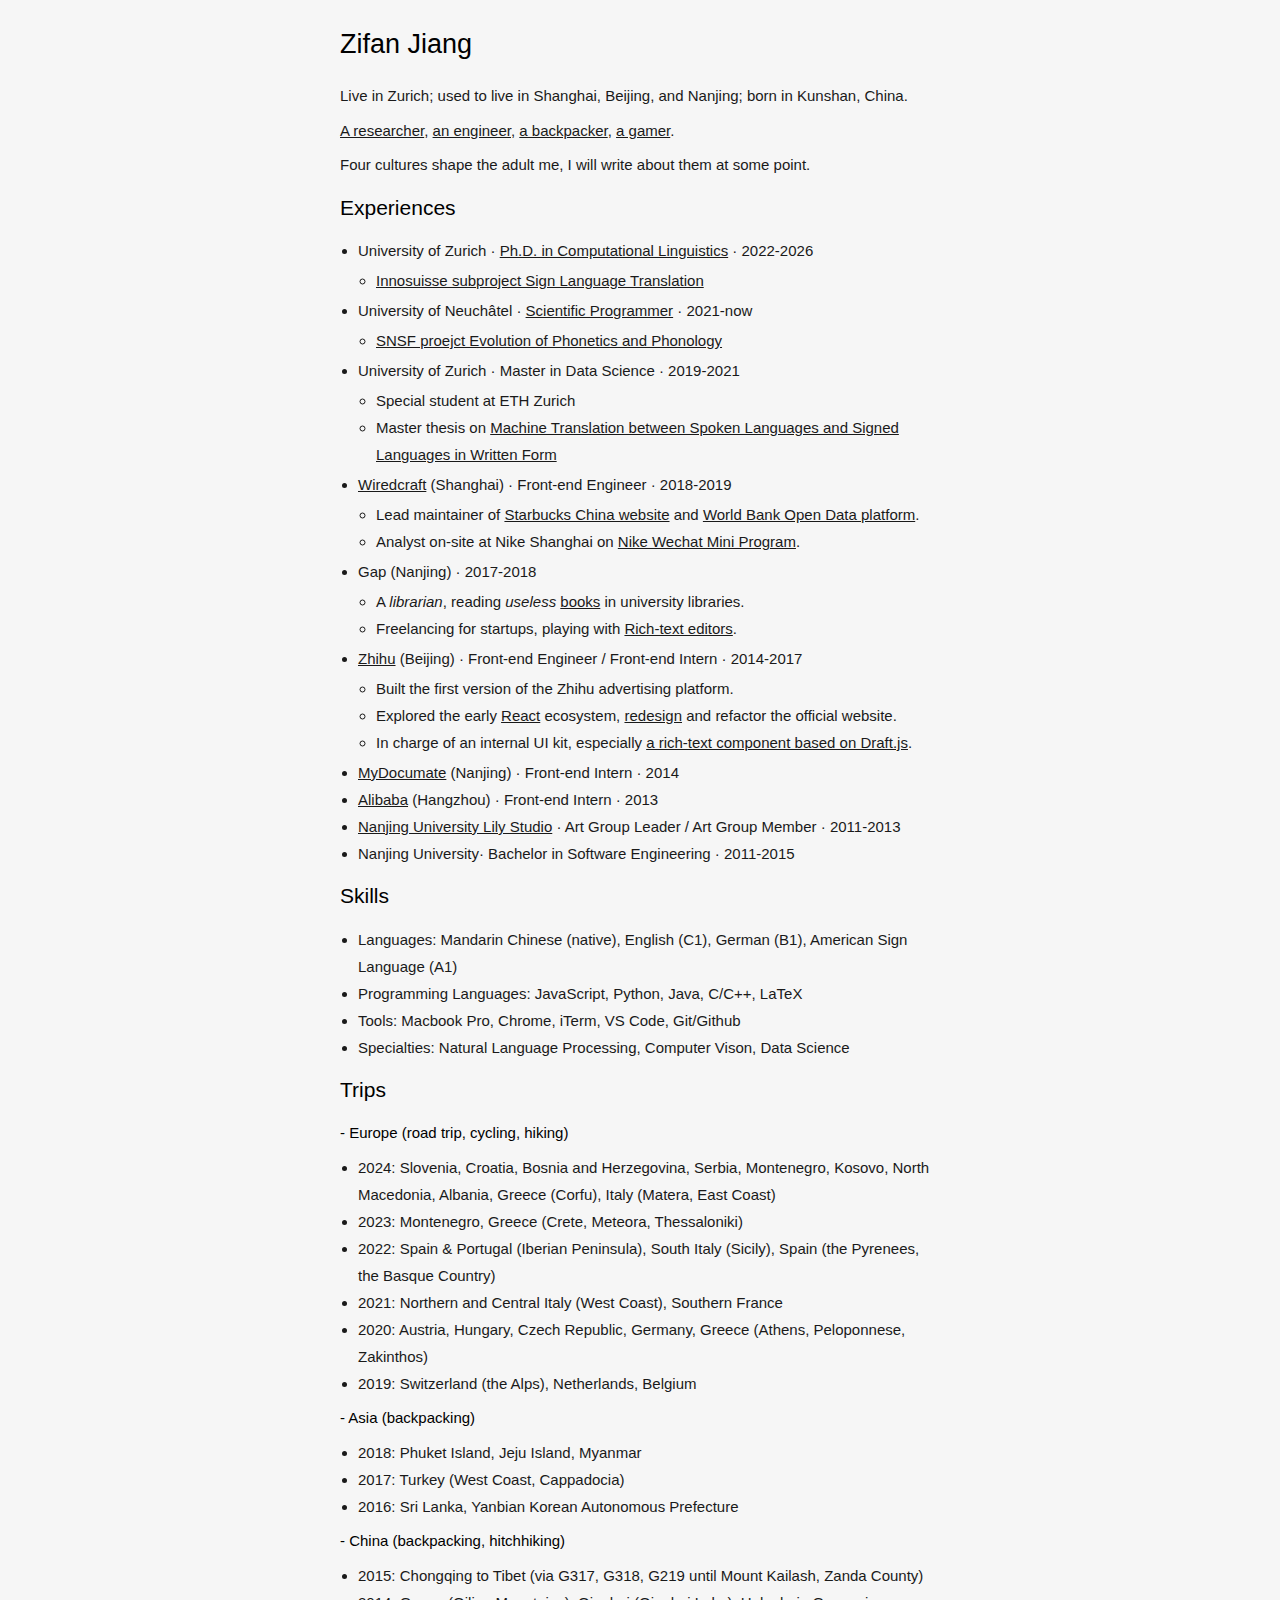
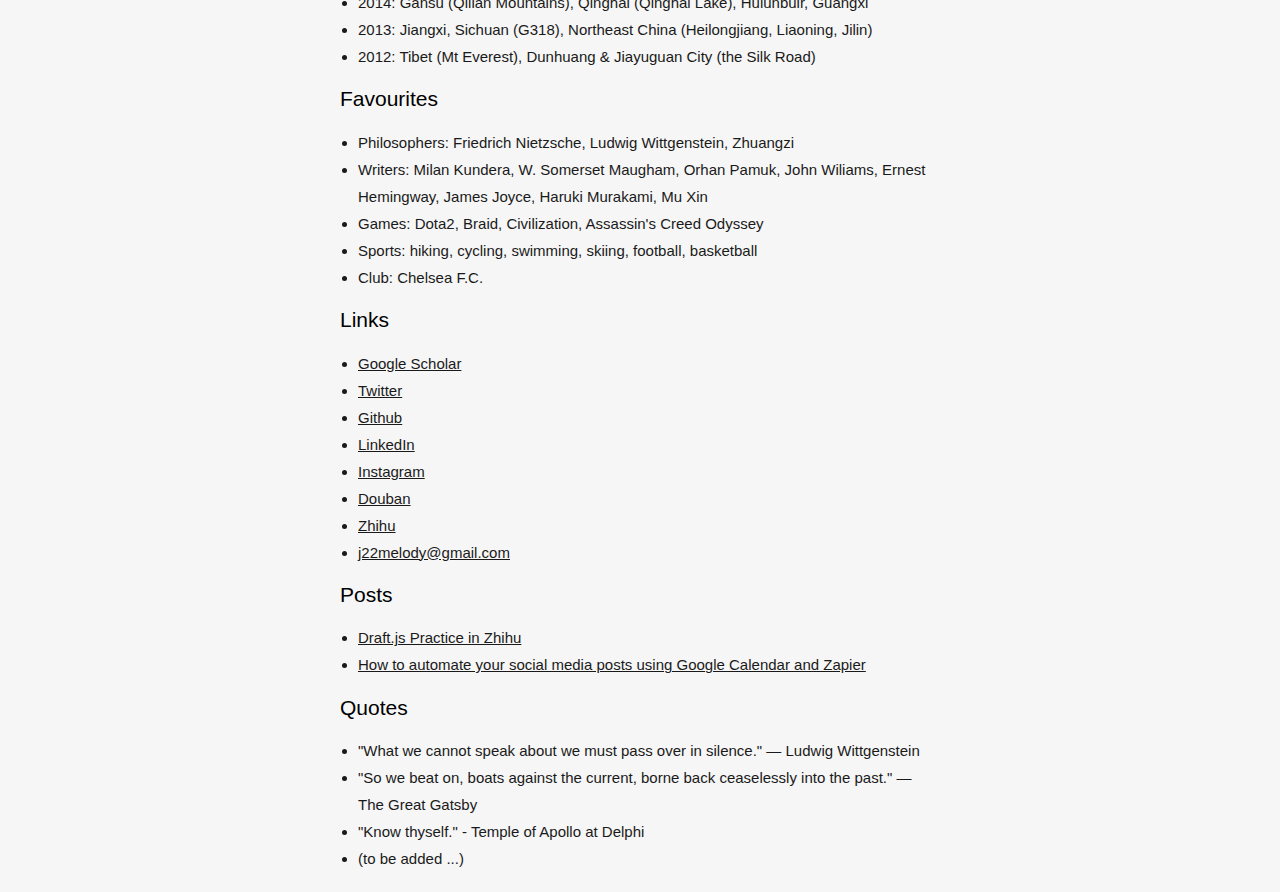
==== index.html @ faf971cc "2024" ====
<!doctype html>
<html lang="zh">

<head>
  <title>jzf.life</title>
  <meta charset="utf-8">
  <meta name="viewport" content="width=device-width, initial-scale=1, shrink-to-fit=no">
  <link rel="stylesheet" type="text/css" href="index.css">
  <link rel="icon" type="image/png" href="myfavicon.png" />
</head>

<body>
  <main>
    <!-- <a class="switch-language" href="#" id="switch-language" data-language="en">中文版本</a> -->

    <div id="en">
      <h1>Zifan Jiang</h1>
      <p>Live in Zurich; used to live in Shanghai, Beijing, and Nanjing; born in Kunshan, China.</p>
      <p>
        <a target="_blank" href="https://www.cl.uzh.ch/en/research-groups/accessibility/team/current-members/jiang.html">A researcher</a>, 
        <a href="#Wiredcraft">an engineer</a>, 
        <a href="#trips">a backpacker</a>, 
        <a target="_blank" href="https://steamcommunity.com/profiles/76561198088675558/">a gamer</a>.
      </p>
      <p>
        Four cultures shape the adult me, I will write about them at some point.
      </p>
      
      <section>
        <h3>Experiences</h3>
        
        <ul>
          <li>
            University of Zurich · <a target="_blank" href="https://www.cl.uzh.ch/en/research-groups/accessibility/team/current-members/jiang.html">Ph.D. in Computational Linguistics</a> · 2022-2026
            <ul>
              <li><a target="_blank" href="https://www.iict.uzh.ch/en.html">Innosuisse subproject Sign Language Translation</a></li>
            </ul>
          </li>
          <li>
            University of Neuchâtel · <a target="_blank" href="https://www.unine.ch/evolang/home/team/zifan-jiang.html">Scientific Programmer</a> · 2021-now
            <ul>
              <li><a target="_blank" href="http://p3.snf.ch/project-186841">SNSF proejct Evolution of Phonetics and Phonology</a></li>
            </ul>
          </li>
          <li>
            University of Zurich · Master in Data Science · 2019-2021
            <ul>
              <li>Special student at ETH Zurich</li>
              <!-- <li>Teaching assisant of <a target="_blank" href="https://www.ifi.uzh.ch/en/dbtg/teaching/courses/infoII.html">Informatics II</a></li> -->
              <!-- <li>Master project on <a target="_blank" href="https://www.ifi.uzh.ch/en/imrg/research/Human-AI-Collaboration/feedback-mngm.html">ReAdvisor: Intelligent Customer Feedback Management</a></li> -->
              <li>Master thesis on <a target="_blank" href="https://www.cl.uzh.ch/dam/jcr:8e88f217-a8f2-47bf-80a2-6d56265652ac/Masterarbeit_Zifan_Jiang.pdf">Machine Translation between Spoken Languages and Signed Languages in Written Form</a></li>
            </ul>
          </li>
          <li id="Wiredcraft">
            <a target="_blank" href="https://wiredcraft.com/">Wiredcraft</a> (Shanghai) · Front-end Engineer · 2018-2019
  
            <ul>
              <li>Lead maintainer of <a target="_blank" href="https://www.starbucks.com.cn/">Starbucks China website</a> and <a target="_blank" href="https://data.worldbank.org/">World Bank Open Data platform</a>.</li>
              <li>Analyst on-site at Nike Shanghai on <a target="_blank" href="https://www.digitas.com/en-cn/work/nike-wechat-mini-program/">Nike Wechat Mini Program</a>.</li>
            </ul>
          </li>
          <li>
            Gap (Nanjing) · 2017-2018
            <ul>
              <li>A <i>librarian</i>, reading <i>useless</i> <a target="_blank" href="https://book.douban.com/people/60486530/">books</a> in university libraries.</li>
              <li>Freelancing for startups, playing with <a target="_blank" href="https://github.com/ianstormtaylor/slate">Rich-text editors</a>.</li>
            </ul>
          </li>
          <li>
            <a target="_blank" href="https://www.zhihu.com/">Zhihu</a> (Beijing) · Front-end Engineer / Front-end Intern · 2014-2017
  
            <ul>
              <li>Built the first version of the Zhihu advertising platform.</li>
              <li>Explored the early  <a target="_blank" href="https://reactjs.org/">React</a> ecosystem, <a target="_blank" href="https://zhuanlan.zhihu.com/p/23215775">redesign</a> and refactor the official website.</li>
              <li>In charge of an internal UI kit, especially <a target="_blank" href="https://zhuanlan.zhihu.com/p/24951621">a rich-text component based on Draft.js</a>.</li>
            </ul>
          </li>
          <li>
            <a target="_blank" href="https://www.zhishiq.com/">MyDocumate</a> (Nanjing) · Front-end Intern · 2014
          </li>
          <li>
            <a target="_blank" href="https://ju.taobao.com/">Alibaba</a> (Hangzhou) · Front-end Intern · 2013
          </li>
          <li>
            <a target="_blank" href="https://github.com/LilyStudio">Nanjing University Lily Studio</a> · Art Group Leader / Art Group Member · 2011-2013
          </li>
          <li>
            Nanjing University· Bachelor in Software Engineering · 2011-2015
          </li>
        </ul>
      </section>
  
      <section>
        <h3>Skills</h3>
        
        <ul>
          <li>
            Languages: Mandarin Chinese (native), English (C1), German (B1), American Sign Language (A1)
          </li>
          <li>
            Programming Languages: JavaScript, Python, Java, C/C++, LaTeX
          </li>
          <li>
            Tools: Macbook Pro, Chrome, iTerm, VS Code, Git/Github
          </li>
          <li>
            Specialties: Natural Language Processing, Computer Vison, Data Science
          </li>
        </ul>
      </section>
    
      <section id="trips">
        <h3>Trips</h3>
        
        <h4>- Europe (road trip, cycling, hiking)</h4>
        <ul>
          <li>
            2024: Slovenia, Croatia, Bosnia and Herzegovina, Serbia, Montenegro, Kosovo, North Macedonia, Albania, Greece (Corfu), Italy (Matera, East Coast)
          </li>
          <li>
            2023: Montenegro, Greece (Crete, Meteora, Thessaloniki)
          </li>
          <li>
            2022: Spain & Portugal (Iberian Peninsula), South Italy (Sicily), Spain (the Pyrenees, the Basque Country)
          </li>
          <li>
            2021: Northern and Central Italy (West Coast), Southern France
          </li>
          <li>
            2020: Austria, Hungary, Czech Republic, Germany, Greece (Athens, Peloponnese, Zakinthos)
          </li>
          <li>
            2019: Switzerland (the Alps), Netherlands, Belgium
          </li>
        </ul>

        <h4>- Asia (backpacking)</h4>
        <ul>
          <li>
            2018: Phuket Island, Jeju Island, Myanmar
          </li>
          <li>
            2017: Turkey (West Coast, Cappadocia)
          </li>
          <li>
            2016: Sri Lanka, Yanbian Korean Autonomous Prefecture
          </li>
        </ul>

        <h4>- China (backpacking, hitchhiking)</h4>
        <ul>
          <li>
            2015: Chongqing to Tibet (via G317, G318, G219 until Mount Kailash, Zanda County)
          </li>
          <li>
            2014: Gansu (Qilian Mountains), Qinghai (Qinghai Lake), Hulunbuir, Guangxi
          </li>
          <li>
            2013: Jiangxi, Sichuan (G318), Northeast China (Heilongjiang, Liaoning, Jilin)
          </li>
          <li>
            2012: Tibet (Mt Everest), Dunhuang & Jiayuguan City (the Silk Road)
          </li>
        </ul>
      </section>
    
      <section>
        <h3>Favourites</h3>
        
        <ul>
          <li>
            Philosophers: Friedrich Nietzsche, Ludwig Wittgenstein, Zhuangzi
          </li>
          <li>
            Writers: Milan Kundera, W. Somerset Maugham, Orhan Pamuk, John Wiliams, Ernest Hemingway, James Joyce, Haruki Murakami, Mu Xin
          </li>
          <li>
            Games: Dota2, Braid, Civilization, Assassin's Creed Odyssey
          </li>
          <li>
            Sports: hiking, cycling, swimming, skiing, football, basketball
          </li>
          <li>
            Club: Chelsea F.C.
          </li>
        </ul>
      </section>
    
      <section>
        <h3>Links</h3>
        
        <ul>
          <li>
            <a target="_blank" href="https://scholar.google.com/citations?user=o22_kAgAAAAJ&hl=en">Google Scholar</a>
          </li>
          <li>
            <a target="_blank" href="https://twitter.com/Jiang_Zifan">Twitter</a>
          </li>
          <li>
            <a target="_blank" href="https://github.com/J22Melody">Github</a>
          </li>
          <li>
            <a target="_blank" href="https://www.linkedin.com/in/zifan-jiang-448b2890/">LinkedIn</a>
          </li>
          <li>
            <a target="_blank" href="https://www.instagram.com/j22melody/">Instagram</a>
          </li>
          <li>
            <a target="_blank" href="https://www.douban.com/people/60486530/">Douban</a>
          </li>
          <li>
            <a target="_blank" href="https://www.zhihu.com/people/jiang-zi-fan">Zhihu</a>
          </li>
          <li>
            <a href="mailto:j22melody@gmail.com">j22melody@gmail.com</a>
          </li>
        </ul>
      </section>

      <section>
        <h3>Posts</h3>
        
        <ul>
          <li>
            <a target="_blank" href="https://zhuanlan.zhihu.com/p/24951621">Draft.js Practice in Zhihu</a>
          </li>
          <li>
            <a target="_blank" href="https://wiredcraft.com/blog/how-to-automate-your-social-media-posts-using-google-calendar-and-zapier/">How to automate your social media posts using Google Calendar and Zapier</a>
          </li>
        </ul>
      </section>

      <section>
        <h3>Quotes</h3>
        
        <ul>
          <li>
            "What we cannot speak about we must pass over in silence."
            ― Ludwig Wittgenstein
          </li>
          <li>
            "So we beat on, boats against the current, borne back ceaselessly into the past."
            ― The Great Gatsby
          </li>
          <li>
            "Know thyself."
            - Temple of Apollo at Delphi
          </li>
          <li>(to be added ...)</li>
        </ul>
      </section>
    </div>
  </main>

</body>

</html>
---- index.css ----
body {
  font: 300 15px/1.8 -apple-system, BlinkMacSystemFont, Helvetica Neue, PingFang SC, Lantinghei SC, Microsoft Yahei, Hiragino Sans GB, Microsoft Sans Serif, WenQuanYi Micro Hei, sans-serif;
  color: #1a1a1a;
  background: #f6f6f6;
  -webkit-tap-highlight-color: rgba(26,26,26,0);
  -webkit-text-size-adjust: 100%;
  -ms-text-size-adjust: 100%;
  text-rendering: optimizelegibility;
}

ul, p, h1, h2, h3, h4, h5, h6 {
  margin: 0.5em 0;
}

h1, h2, h3, h4, h5, h6 {
  font-weight: 100;
  color: #000;
}

ul {
  padding-left: 1.2em;
}

ul ul {
  margin: 0.2em 0;
}

h1 {
  font-size: 1.8em;
}

h3 {
  font-size: 1.4em;
}

a {
  color: #1a1a1a;
  /* text-decoration: none; */
}

a:hover {
  color: #1abc9c;
  /* text-decoration: none; */
}

main {
  margin: 20px auto;
  width: 600px;
  max-width: 100%;
}

.switch-language {
  position: fixed;
  top: 10px;
  right: 20px;
}

@media only screen and (max-width: 600px) {
  .switch-language {
    position: absolute;
    top: 10px;
    right: 20px;
  }

  ul {
    padding-left: 1em;
  }

  ul ul {
    padding-left: 0.5em;
  }
}


.hidden {
  position: absolute !important;
  height: 1px; width: 1px; 
  overflow: hidden;
  clip: rect(1px 1px 1px 1px); /* IE6, IE7 */
  clip: rect(1px, 1px, 1px, 1px);
}
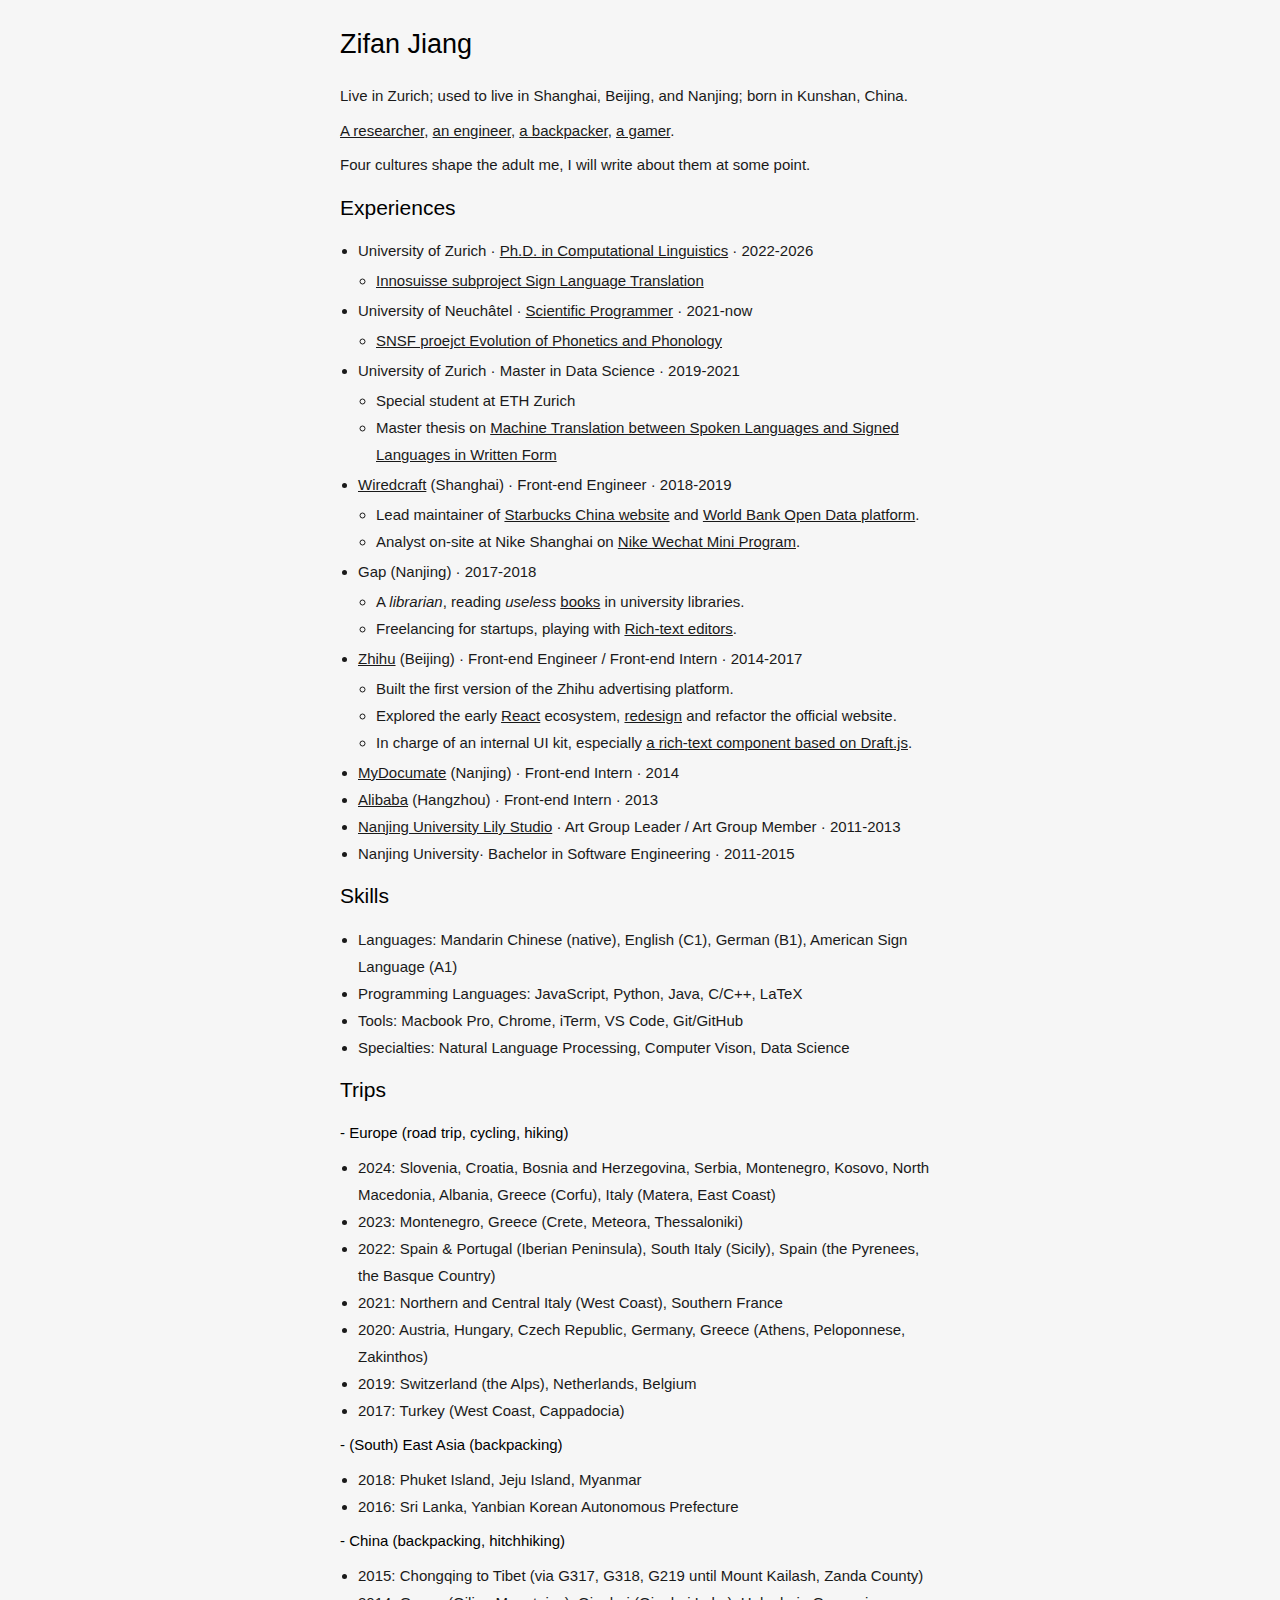
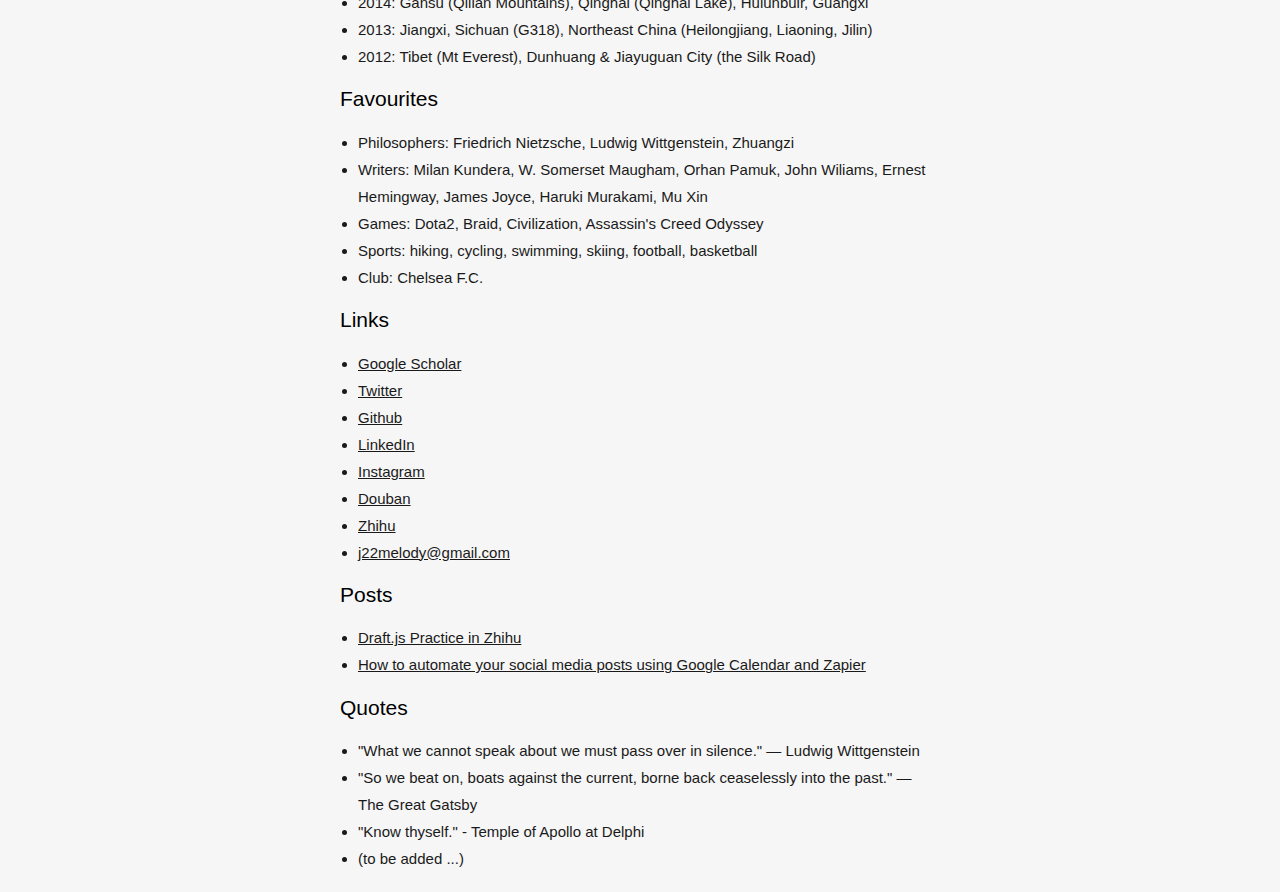
==== commit 252d91bb: "Update index.html" ====
--- a/index.html
+++ b/index.html
@@ -101,7 +101,7 @@
             Programming Languages: JavaScript, Python, Java, C/C++, LaTeX
           </li>
           <li>
-            Tools: Macbook Pro, Chrome, iTerm, VS Code, Git/Github
+            Tools: Macbook Pro, Chrome, iTerm, VS Code, Git/GitHub
           </li>
           <li>
             Specialties: Natural Language Processing, Computer Vison, Data Science
@@ -132,15 +132,15 @@
           <li>
             2019: Switzerland (the Alps), Netherlands, Belgium
           </li>
-        </ul>
-
-        <h4>- Asia (backpacking)</h4>
+          <li>
+            2017: Turkey (West Coast, Cappadocia)
+          </li>
+        </ul>
+
+        <h4>- (South) East Asia (backpacking)</h4>
         <ul>
           <li>
             2018: Phuket Island, Jeju Island, Myanmar
-          </li>
-          <li>
-            2017: Turkey (West Coast, Cappadocia)
           </li>
           <li>
             2016: Sri Lanka, Yanbian Korean Autonomous Prefecture
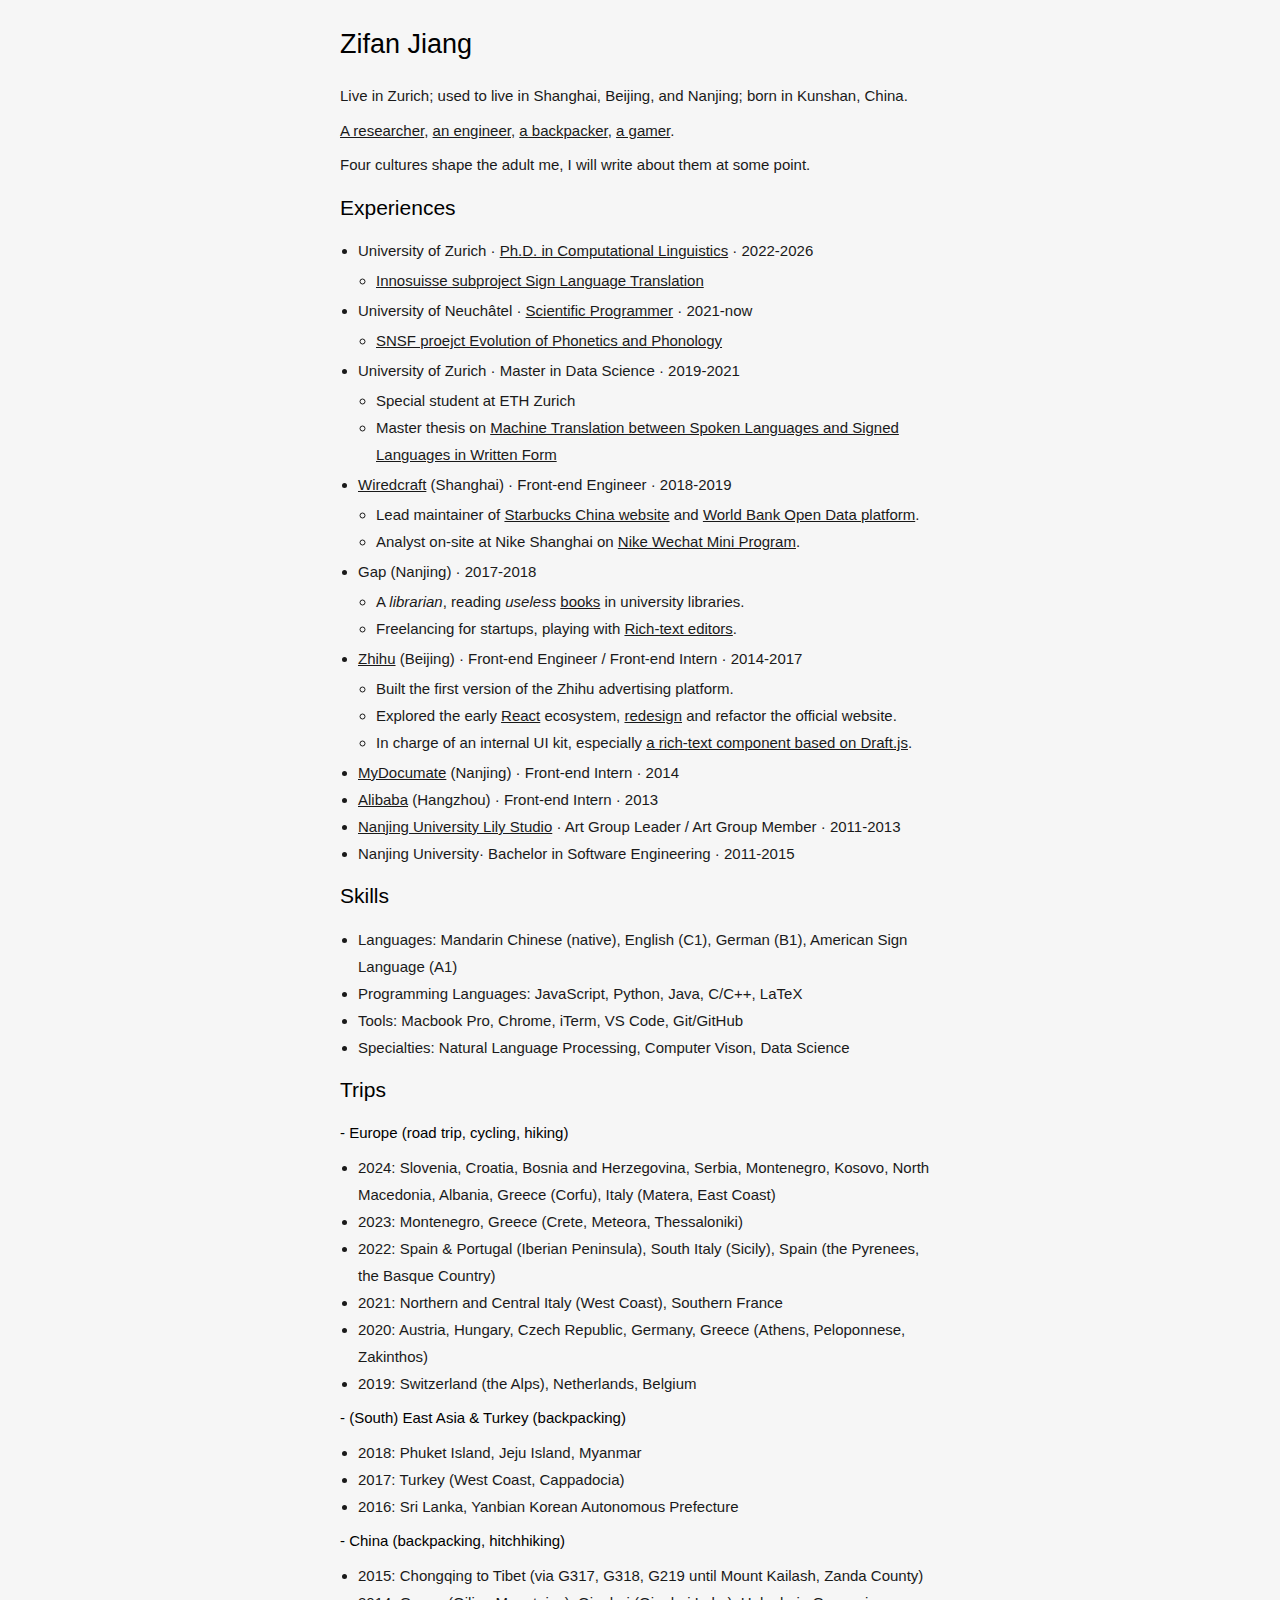
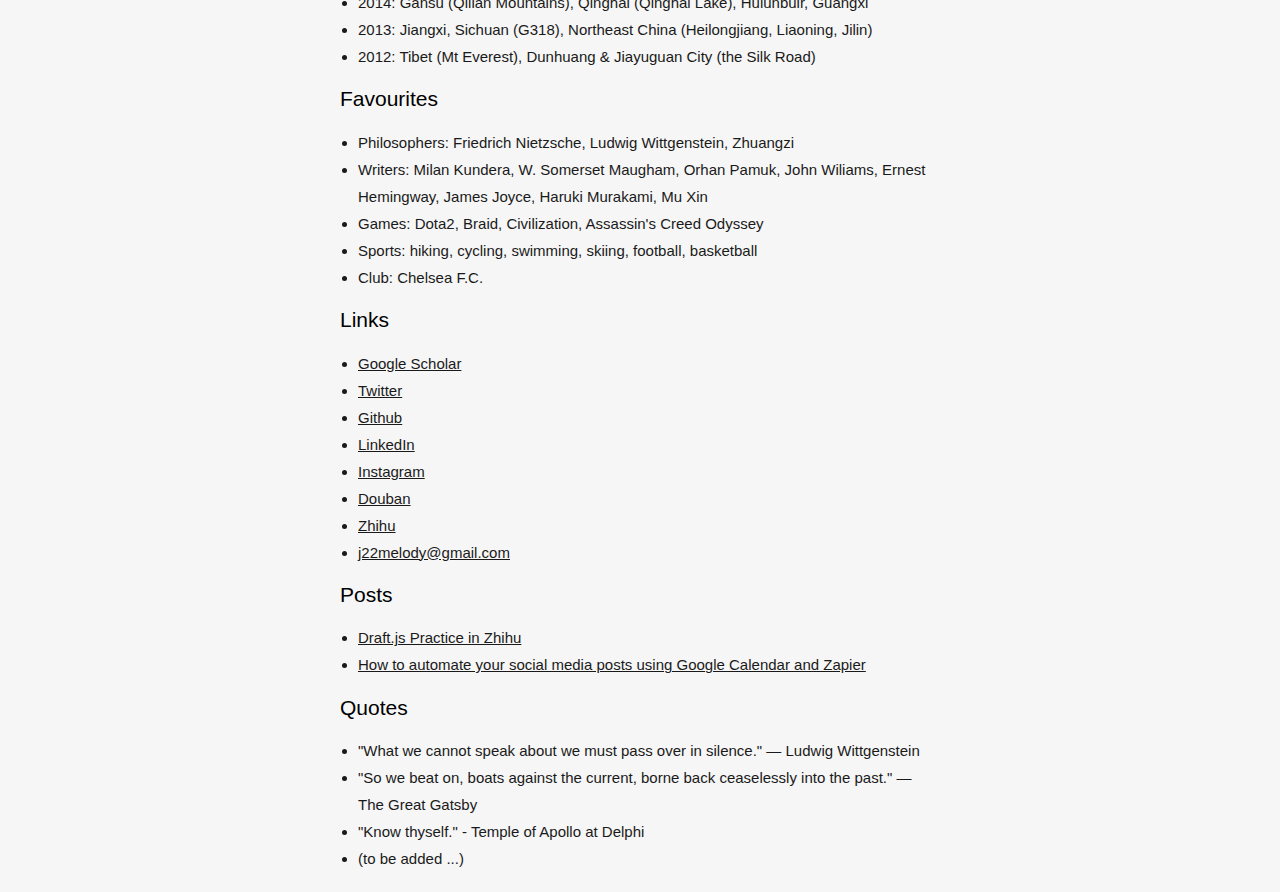
==== commit e870f526: "Update index.html" ====
--- a/index.html
+++ b/index.html
@@ -132,15 +132,15 @@
           <li>
             2019: Switzerland (the Alps), Netherlands, Belgium
           </li>
-          <li>
-            2017: Turkey (West Coast, Cappadocia)
-          </li>
-        </ul>
-
-        <h4>- (South) East Asia (backpacking)</h4>
+        </ul>
+
+        <h4>- (South) East Asia & Turkey (backpacking)</h4>
         <ul>
           <li>
             2018: Phuket Island, Jeju Island, Myanmar
+          </li>
+          <li>
+              2017: Turkey (West Coast, Cappadocia)
           </li>
           <li>
             2016: Sri Lanka, Yanbian Korean Autonomous Prefecture
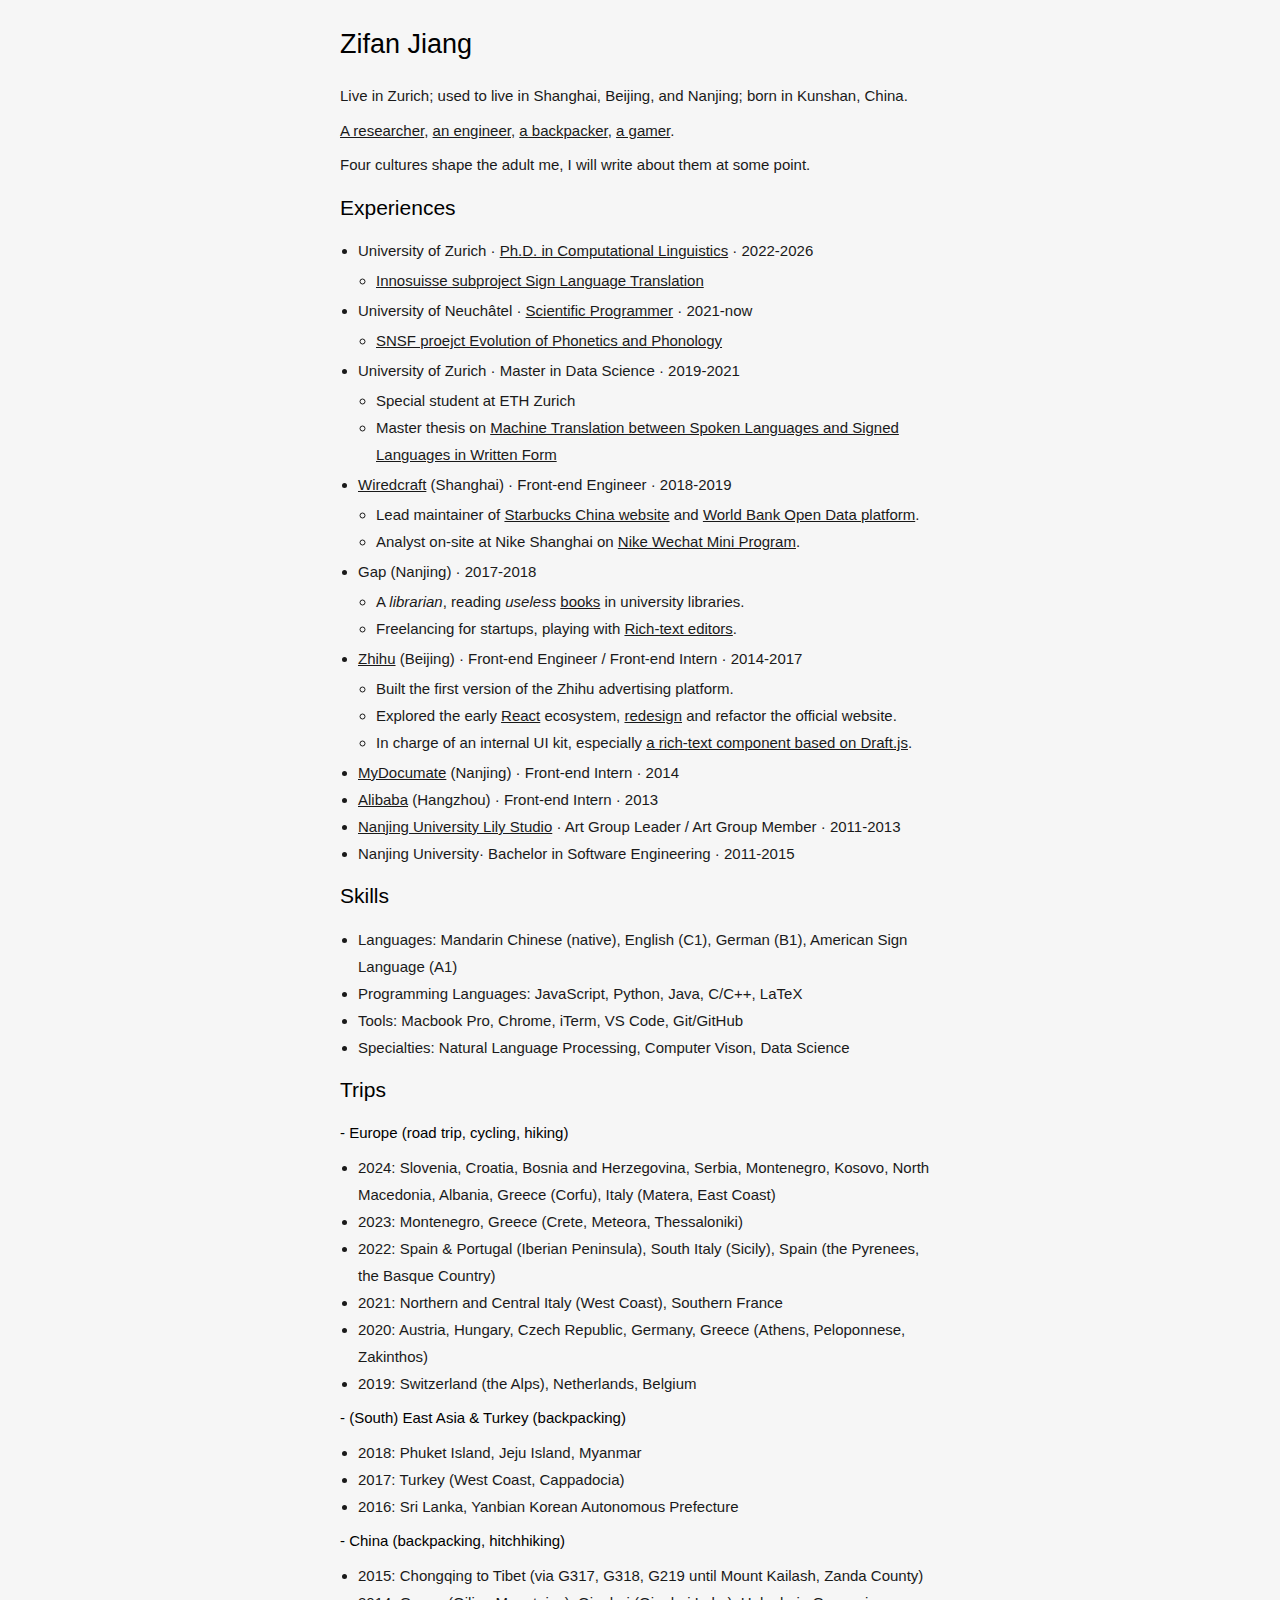
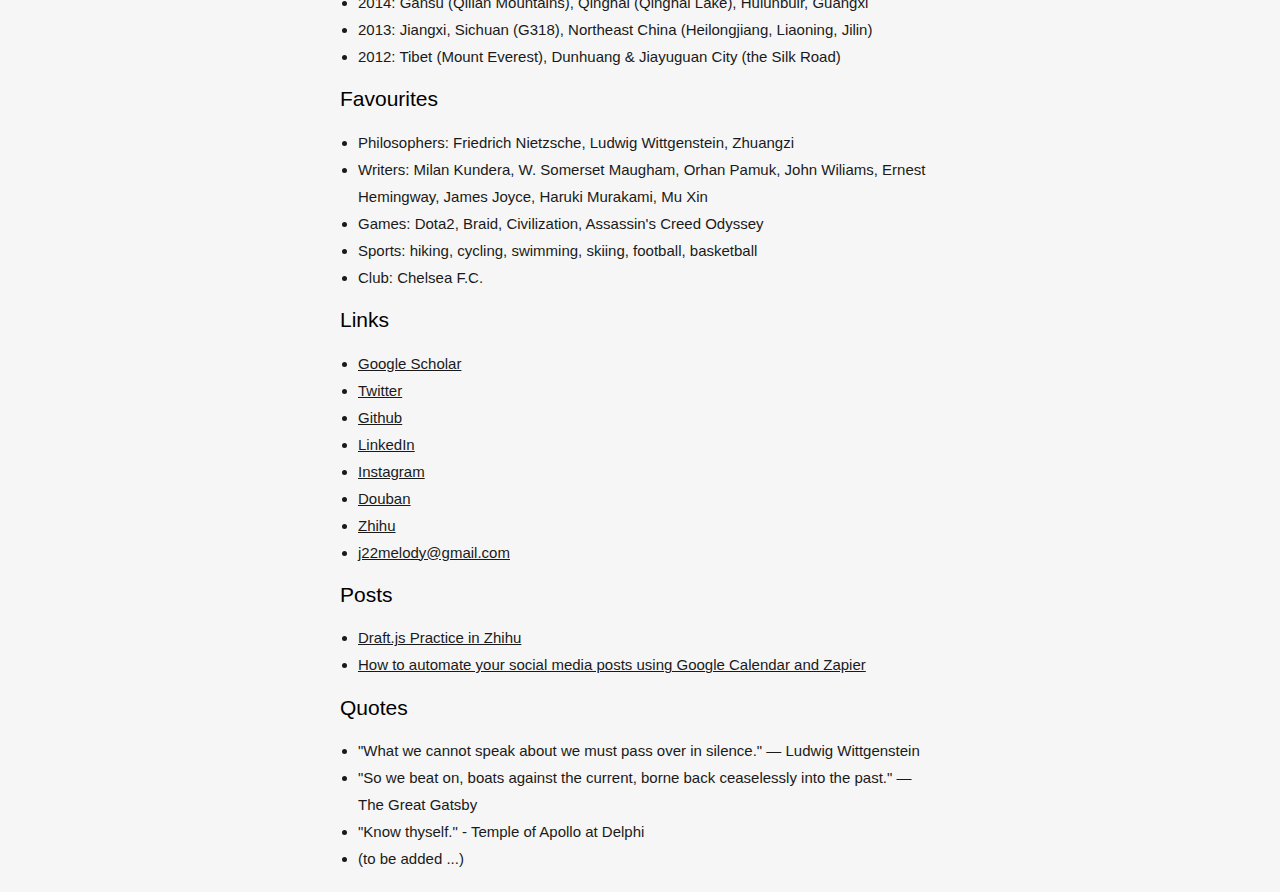
==== commit ebf043e9: "Update index.html" ====
--- a/index.html
+++ b/index.html
@@ -159,7 +159,7 @@
             2013: Jiangxi, Sichuan (G318), Northeast China (Heilongjiang, Liaoning, Jilin)
           </li>
           <li>
-            2012: Tibet (Mt Everest), Dunhuang & Jiayuguan City (the Silk Road)
+            2012: Tibet (Mount Everest), Dunhuang & Jiayuguan City (the Silk Road)
           </li>
         </ul>
       </section>
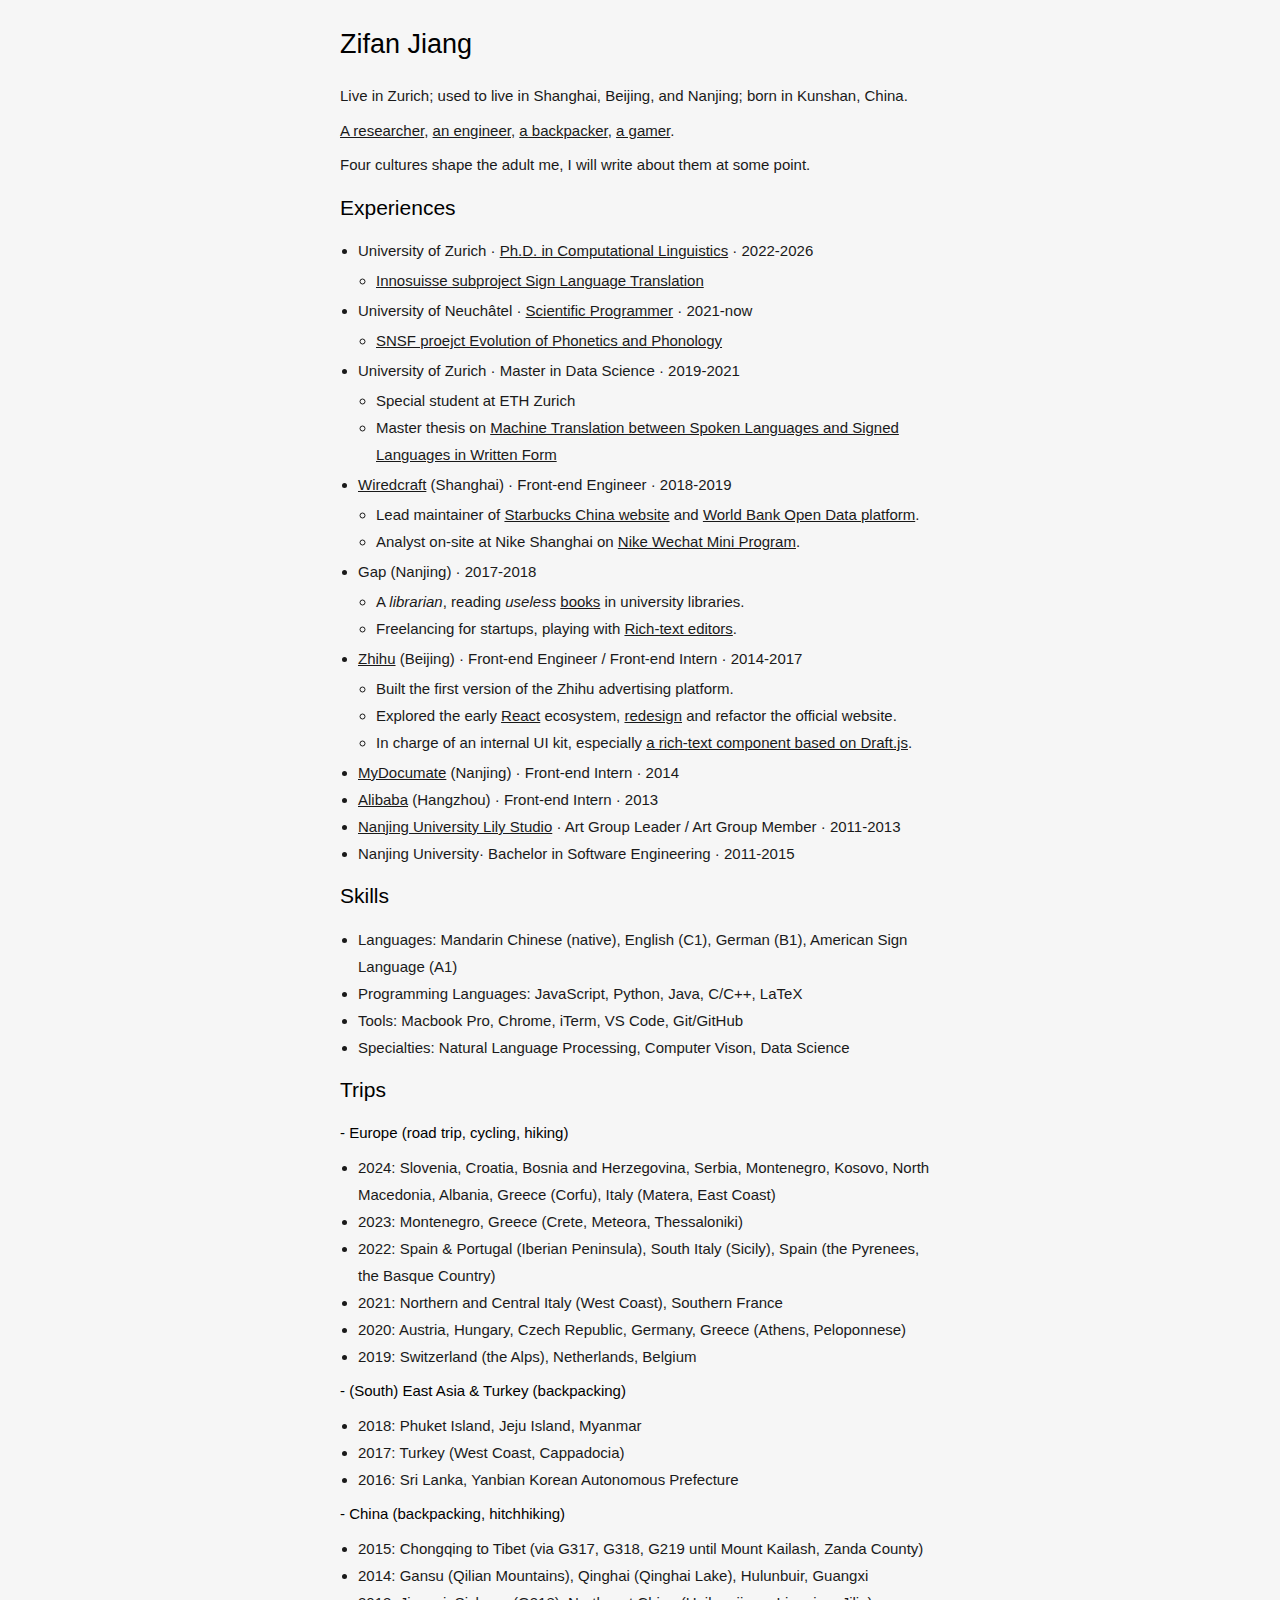
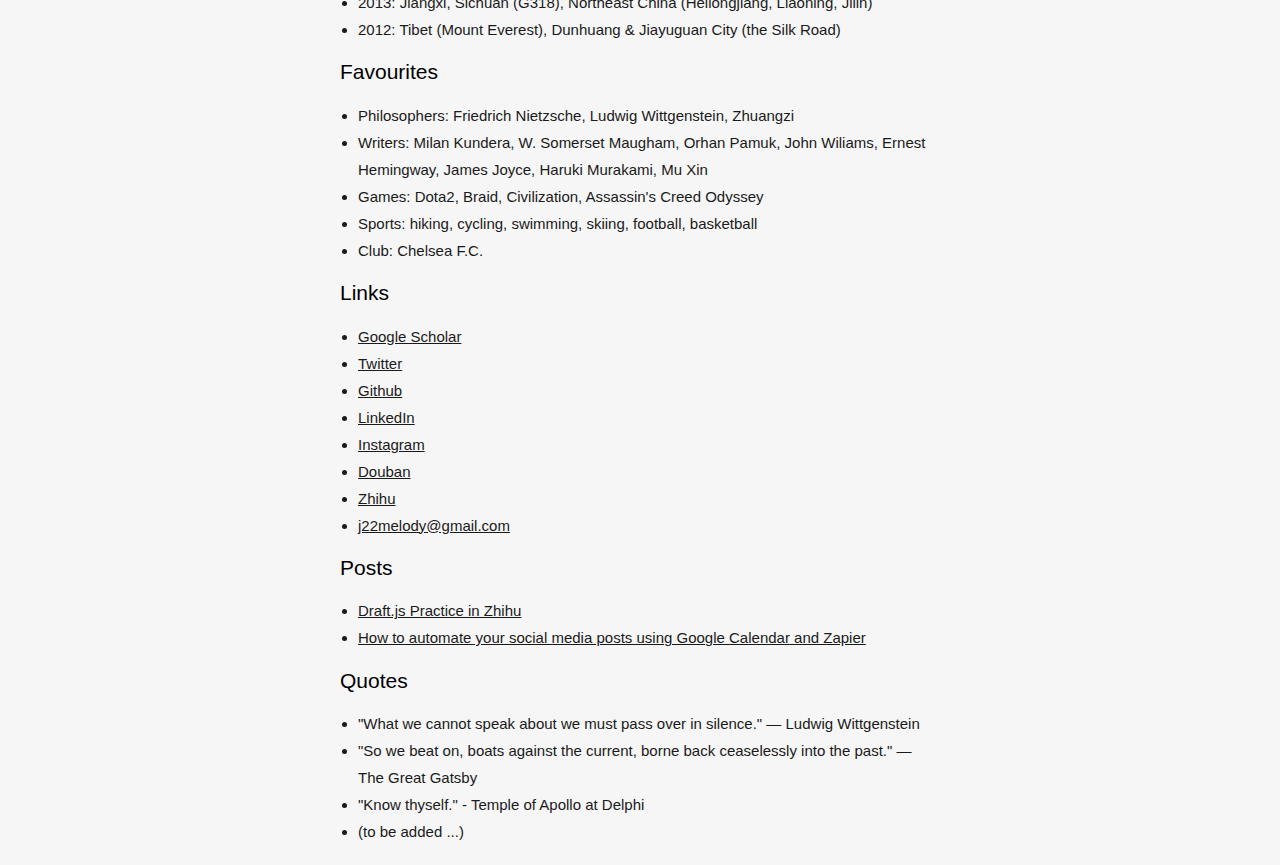
==== commit 8393976c: "Update index.html" ====
--- a/index.html
+++ b/index.html
@@ -127,7 +127,7 @@
             2021: Northern and Central Italy (West Coast), Southern France
           </li>
           <li>
-            2020: Austria, Hungary, Czech Republic, Germany, Greece (Athens, Peloponnese, Zakinthos)
+            2020: Austria, Hungary, Czech Republic, Germany, Greece (Athens, Peloponnese)
           </li>
           <li>
             2019: Switzerland (the Alps), Netherlands, Belgium
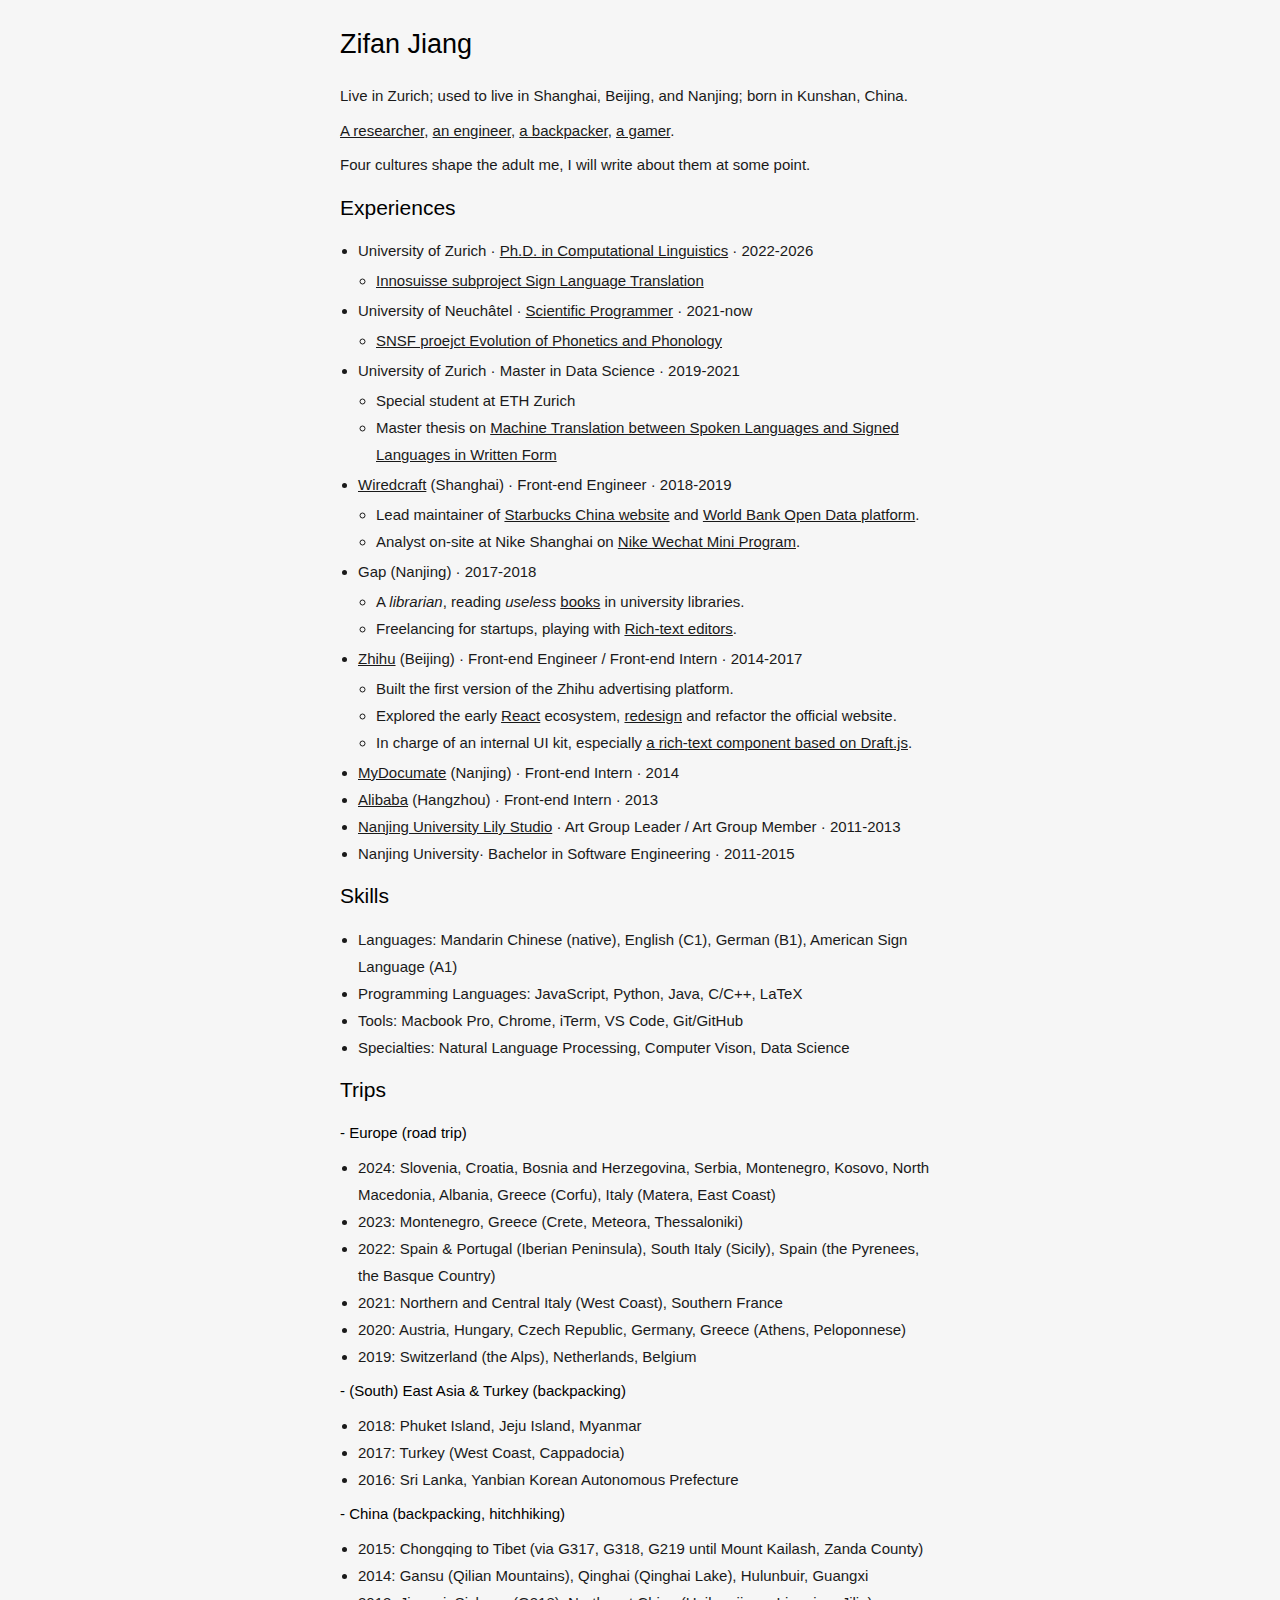
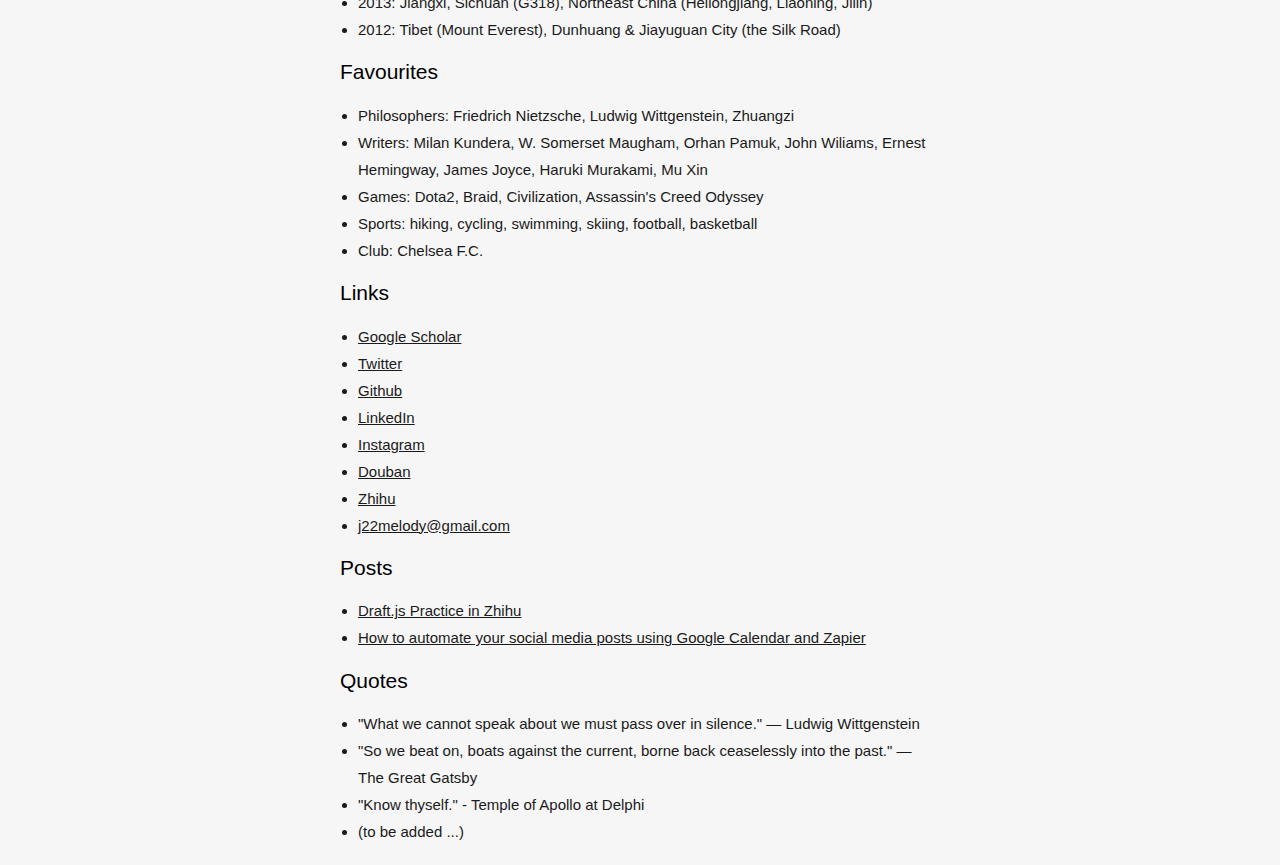
==== commit fe324c46: "Update index.html" ====
--- a/index.html
+++ b/index.html
@@ -112,7 +112,7 @@
       <section id="trips">
         <h3>Trips</h3>
         
-        <h4>- Europe (road trip, cycling, hiking)</h4>
+        <h4>- Europe (road trip)</h4>
         <ul>
           <li>
             2024: Slovenia, Croatia, Bosnia and Herzegovina, Serbia, Montenegro, Kosovo, North Macedonia, Albania, Greece (Corfu), Italy (Matera, East Coast)
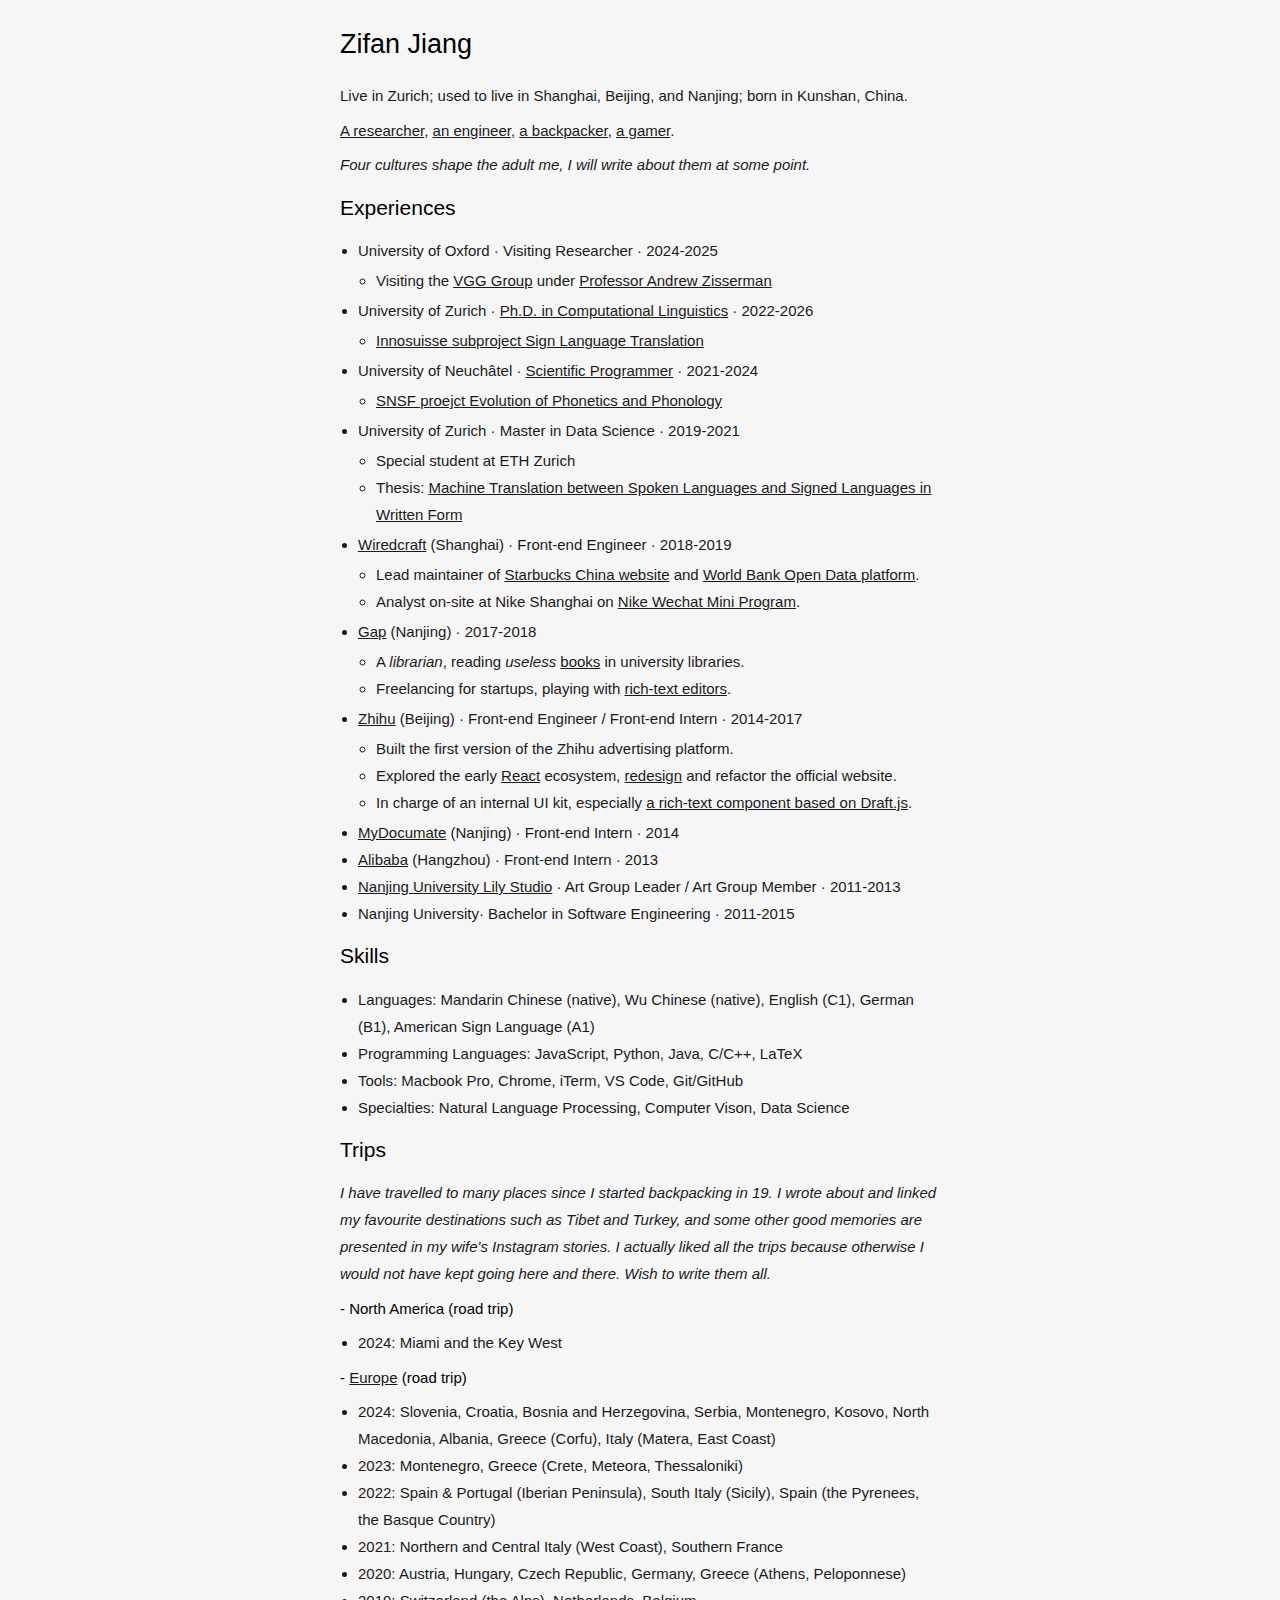
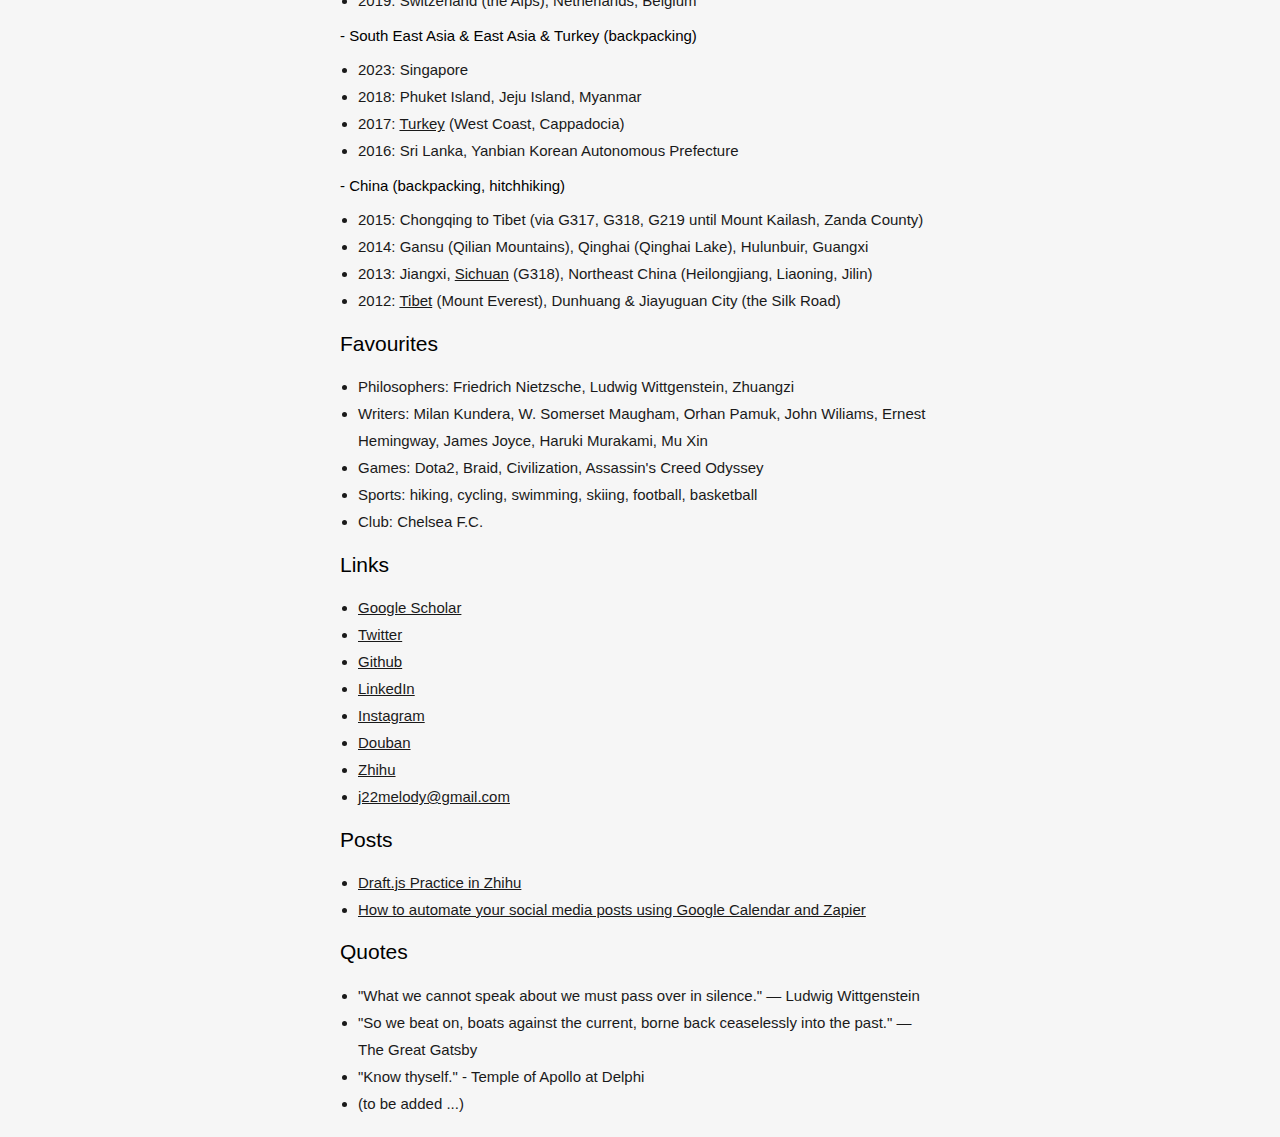
==== commit 5c76bc6d: "2024 final" ====
--- a/index.html
+++ b/index.html
@@ -23,7 +23,9 @@
         <a target="_blank" href="https://steamcommunity.com/profiles/76561198088675558/">a gamer</a>.
       </p>
       <p>
+        <i>
         Four cultures shape the adult me, I will write about them at some point.
+        </i>
       </p>
       
       <section>
@@ -31,13 +33,19 @@
         
         <ul>
           <li>
+            University of Oxford · Visiting Researcher</a> · 2024-2025
+            <ul>
+              <li>Visiting the <a target="_blank" href="https://www.robots.ox.ac.uk/~vgg/">VGG Group</a> under <a target="_blank" href="https://www.robots.ox.ac.uk/~az/">Professor Andrew Zisserman</a></li>
+            </ul>
+          </li>
+          <li>
             University of Zurich · <a target="_blank" href="https://www.cl.uzh.ch/en/research-groups/accessibility/team/current-members/jiang.html">Ph.D. in Computational Linguistics</a> · 2022-2026
             <ul>
               <li><a target="_blank" href="https://www.iict.uzh.ch/en.html">Innosuisse subproject Sign Language Translation</a></li>
             </ul>
           </li>
           <li>
-            University of Neuchâtel · <a target="_blank" href="https://www.unine.ch/evolang/home/team/zifan-jiang.html">Scientific Programmer</a> · 2021-now
+            University of Neuchâtel · <a target="_blank" href="https://www.unine.ch/evolang/home/team/zifan-jiang.html">Scientific Programmer</a> · 2021-2024
             <ul>
               <li><a target="_blank" href="http://p3.snf.ch/project-186841">SNSF proejct Evolution of Phonetics and Phonology</a></li>
             </ul>
@@ -48,7 +56,7 @@
               <li>Special student at ETH Zurich</li>
               <!-- <li>Teaching assisant of <a target="_blank" href="https://www.ifi.uzh.ch/en/dbtg/teaching/courses/infoII.html">Informatics II</a></li> -->
               <!-- <li>Master project on <a target="_blank" href="https://www.ifi.uzh.ch/en/imrg/research/Human-AI-Collaboration/feedback-mngm.html">ReAdvisor: Intelligent Customer Feedback Management</a></li> -->
-              <li>Master thesis on <a target="_blank" href="https://www.cl.uzh.ch/dam/jcr:8e88f217-a8f2-47bf-80a2-6d56265652ac/Masterarbeit_Zifan_Jiang.pdf">Machine Translation between Spoken Languages and Signed Languages in Written Form</a></li>
+              <li>Thesis: <a target="_blank" href="https://www.cl.uzh.ch/dam/jcr:8e88f217-a8f2-47bf-80a2-6d56265652ac/Masterarbeit_Zifan_Jiang.pdf">Machine Translation between Spoken Languages and Signed Languages in Written Form</a></li>
             </ul>
           </li>
           <li id="Wiredcraft">
@@ -60,10 +68,10 @@
             </ul>
           </li>
           <li>
-            Gap (Nanjing) · 2017-2018
+            <a target="_blank" href="https://www.douban.com/note/869123182/?_i=5581921zYrQDR4">Gap</a> (Nanjing) · 2017-2018
             <ul>
               <li>A <i>librarian</i>, reading <i>useless</i> <a target="_blank" href="https://book.douban.com/people/60486530/">books</a> in university libraries.</li>
-              <li>Freelancing for startups, playing with <a target="_blank" href="https://github.com/ianstormtaylor/slate">Rich-text editors</a>.</li>
+              <li>Freelancing for startups, playing with <a target="_blank" href="https://github.com/ianstormtaylor/slate">rich-text editors</a>.</li>
             </ul>
           </li>
           <li>
@@ -95,7 +103,7 @@
         
         <ul>
           <li>
-            Languages: Mandarin Chinese (native), English (C1), German (B1), American Sign Language (A1)
+            Languages: Mandarin Chinese (native), Wu Chinese (native), English (C1), German (B1), American Sign Language (A1)
           </li>
           <li>
             Programming Languages: JavaScript, Python, Java, C/C++, LaTeX
@@ -111,8 +119,21 @@
     
       <section id="trips">
         <h3>Trips</h3>
-        
-        <h4>- Europe (road trip)</h4>
+
+        <p>
+          <i>
+            I have travelled to many places since I started backpacking in 19. I wrote about and linked my favourite destinations such as Tibet and Turkey, and some other good memories are presented in my wife's Instagram stories. I actually liked all the trips because otherwise I would not have kept going here and there. Wish to write them all.
+          </i>
+        </p>
+        
+        <h4>- North America (road trip)</h4>
+        <ul>
+          <li>
+            2024: Miami and the Key West
+          </li>
+        </ul>
+
+        <h4>- <a target="_blank" href="https://www.instagram.com/huayan829/">Europe</a> (road trip)</h4>
         <ul>
           <li>
             2024: Slovenia, Croatia, Bosnia and Herzegovina, Serbia, Montenegro, Kosovo, North Macedonia, Albania, Greece (Corfu), Italy (Matera, East Coast)
@@ -134,13 +155,16 @@
           </li>
         </ul>
 
-        <h4>- (South) East Asia & Turkey (backpacking)</h4>
-        <ul>
+        <h4>- South East Asia & East Asia & Turkey (backpacking)</h4>
+        <ul>
+          <li>
+            2023: Singapore
+          </li>
           <li>
             2018: Phuket Island, Jeju Island, Myanmar
           </li>
           <li>
-              2017: Turkey (West Coast, Cappadocia)
+              2017: <a target="_blank" href="https://www.douban.com/note/869123223/?_i=5582040zYrQDR4">Turkey</a> (West Coast, Cappadocia)
           </li>
           <li>
             2016: Sri Lanka, Yanbian Korean Autonomous Prefecture
@@ -156,10 +180,10 @@
             2014: Gansu (Qilian Mountains), Qinghai (Qinghai Lake), Hulunbuir, Guangxi
           </li>
           <li>
-            2013: Jiangxi, Sichuan (G318), Northeast China (Heilongjiang, Liaoning, Jilin)
-          </li>
-          <li>
-            2012: Tibet (Mount Everest), Dunhuang & Jiayuguan City (the Silk Road)
+            2013: Jiangxi, <a target="_blank" href="https://www.douban.com/note/869123172/?_i=5582089zYrQDR4">Sichuan</a> (G318), Northeast China (Heilongjiang, Liaoning, Jilin)
+          </li>
+          <li>
+            2012: <a target="_blank" href="https://www.douban.com/note/390181888/?_i=5582060zYrQDR4">Tibet</a> (Mount Everest), Dunhuang & Jiayuguan City (the Silk Road)
           </li>
         </ul>
       </section>
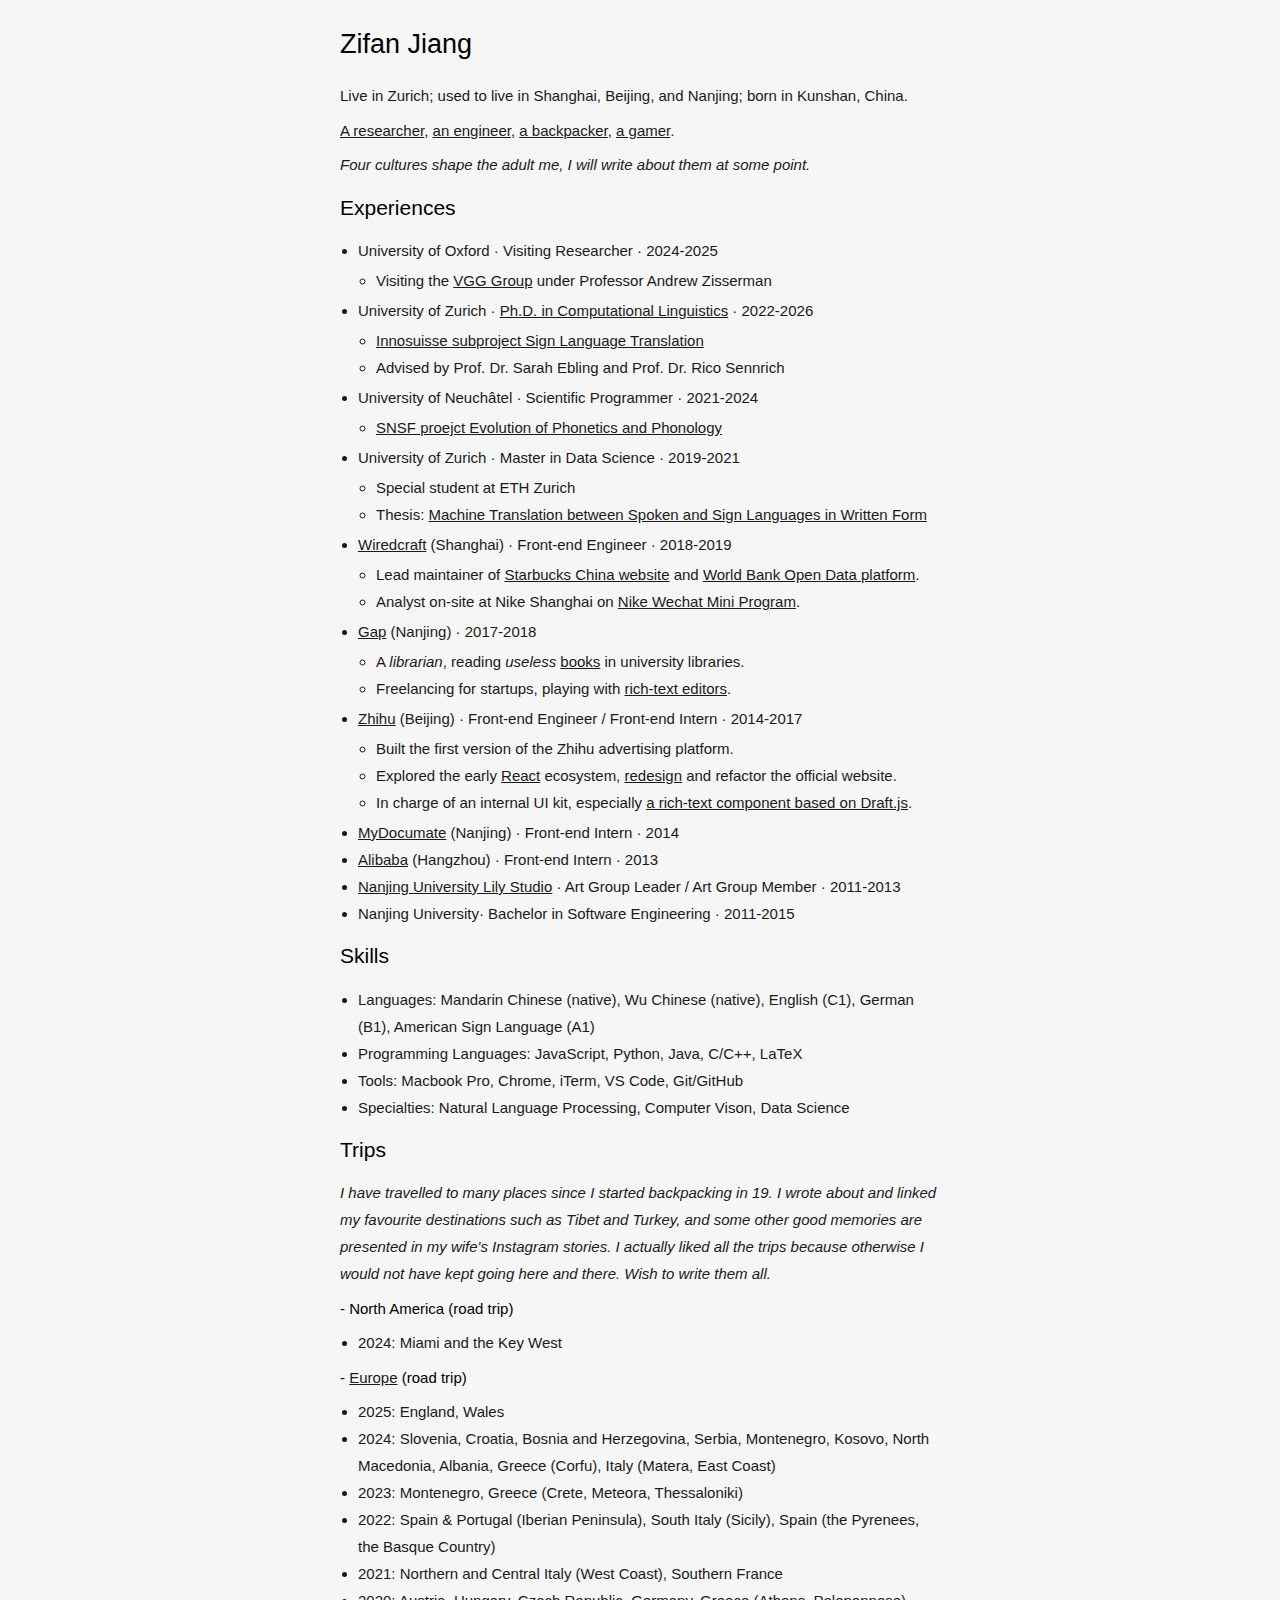
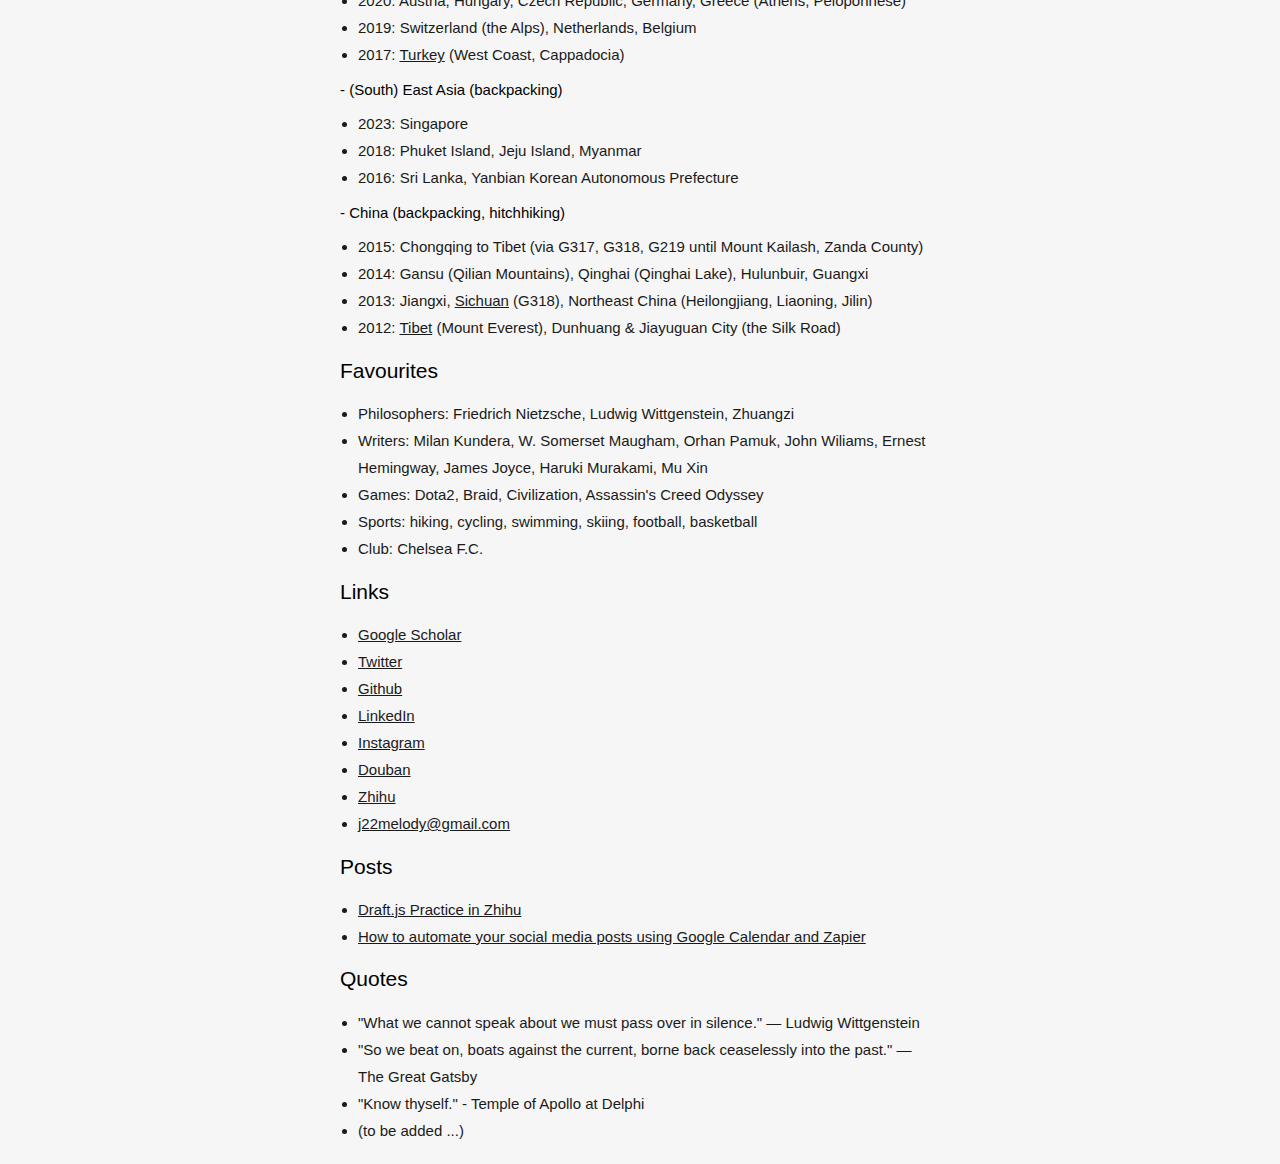
==== commit 95e24c6e: "2025" ====
--- a/index.html
+++ b/index.html
@@ -35,17 +35,18 @@
           <li>
             University of Oxford · Visiting Researcher</a> · 2024-2025
             <ul>
-              <li>Visiting the <a target="_blank" href="https://www.robots.ox.ac.uk/~vgg/">VGG Group</a> under <a target="_blank" href="https://www.robots.ox.ac.uk/~az/">Professor Andrew Zisserman</a></li>
+              <li>Visiting the <a target="_blank" href="https://www.robots.ox.ac.uk/~vgg/">VGG Group</a> under Professor Andrew Zisserman</li>
             </ul>
           </li>
           <li>
             University of Zurich · <a target="_blank" href="https://www.cl.uzh.ch/en/research-groups/accessibility/team/current-members/jiang.html">Ph.D. in Computational Linguistics</a> · 2022-2026
             <ul>
               <li><a target="_blank" href="https://www.iict.uzh.ch/en.html">Innosuisse subproject Sign Language Translation</a></li>
-            </ul>
-          </li>
-          <li>
-            University of Neuchâtel · <a target="_blank" href="https://www.unine.ch/evolang/home/team/zifan-jiang.html">Scientific Programmer</a> · 2021-2024
+              <li>Advised by Prof. Dr. Sarah Ebling and Prof. Dr. Rico Sennrich</li>
+            </ul>
+          </li>
+          <li>
+            University of Neuchâtel · Scientific Programmer · 2021-2024
             <ul>
               <li><a target="_blank" href="http://p3.snf.ch/project-186841">SNSF proejct Evolution of Phonetics and Phonology</a></li>
             </ul>
@@ -56,7 +57,7 @@
               <li>Special student at ETH Zurich</li>
               <!-- <li>Teaching assisant of <a target="_blank" href="https://www.ifi.uzh.ch/en/dbtg/teaching/courses/infoII.html">Informatics II</a></li> -->
               <!-- <li>Master project on <a target="_blank" href="https://www.ifi.uzh.ch/en/imrg/research/Human-AI-Collaboration/feedback-mngm.html">ReAdvisor: Intelligent Customer Feedback Management</a></li> -->
-              <li>Thesis: <a target="_blank" href="https://www.cl.uzh.ch/dam/jcr:8e88f217-a8f2-47bf-80a2-6d56265652ac/Masterarbeit_Zifan_Jiang.pdf">Machine Translation between Spoken Languages and Signed Languages in Written Form</a></li>
+              <li>Thesis: <a target="_blank" href="https://www.cl.uzh.ch/dam/jcr:8e88f217-a8f2-47bf-80a2-6d56265652ac/Masterarbeit_Zifan_Jiang.pdf">Machine Translation between Spoken and Sign Languages in Written Form</a></li>
             </ul>
           </li>
           <li id="Wiredcraft">
@@ -136,6 +137,9 @@
         <h4>- <a target="_blank" href="https://www.instagram.com/huayan829/">Europe</a> (road trip)</h4>
         <ul>
           <li>
+            2025: England, Wales
+          </li>
+          <li>
             2024: Slovenia, Croatia, Bosnia and Herzegovina, Serbia, Montenegro, Kosovo, North Macedonia, Albania, Greece (Corfu), Italy (Matera, East Coast)
           </li>
           <li>
@@ -153,18 +157,18 @@
           <li>
             2019: Switzerland (the Alps), Netherlands, Belgium
           </li>
-        </ul>
-
-        <h4>- South East Asia & East Asia & Turkey (backpacking)</h4>
+          <li>
+            2017: <a target="_blank" href="https://www.douban.com/note/869123223/?_i=5582040zYrQDR4">Turkey</a> (West Coast, Cappadocia)
+          </li>
+        </ul>
+
+        <h4>- (South) East Asia (backpacking)</h4>
         <ul>
           <li>
             2023: Singapore
           </li>
           <li>
             2018: Phuket Island, Jeju Island, Myanmar
-          </li>
-          <li>
-              2017: <a target="_blank" href="https://www.douban.com/note/869123223/?_i=5582040zYrQDR4">Turkey</a> (West Coast, Cappadocia)
           </li>
           <li>
             2016: Sri Lanka, Yanbian Korean Autonomous Prefecture
